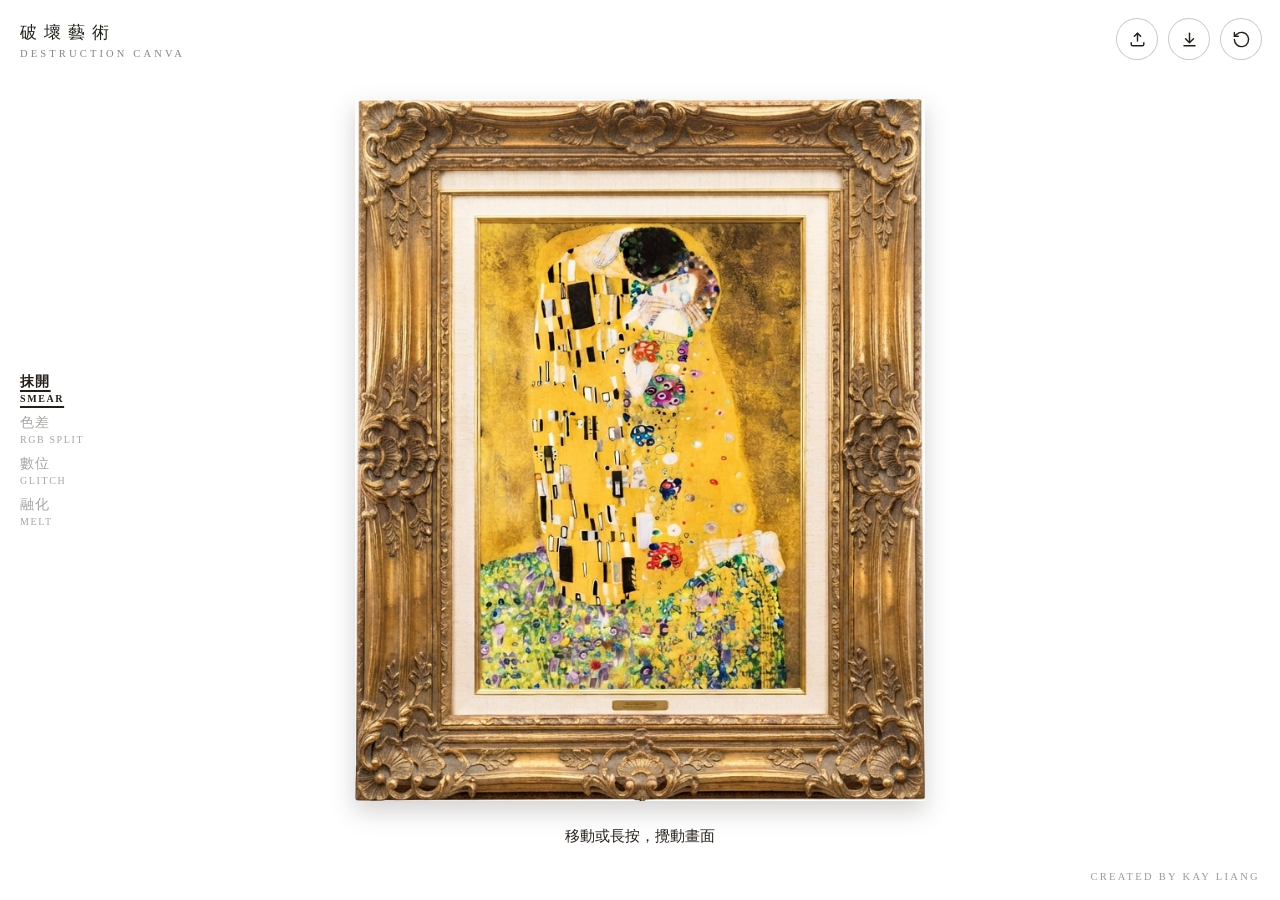
==== index.html @ 1fcdeec8 "feat: add smear effect with mix and swirl functionalities - Implemented mixPaint function for blendi" ====
<!DOCTYPE html>
<html lang="zh-Hant">
<head>
  <meta charset="UTF-8">
  <meta name="viewport" content="width=device-width, initial-scale=1.0, viewport-fit=cover">
  <title>破壞藝術 Destruction Canva</title>
  <link rel="stylesheet" href="src/styles/main.css">
</head>
<body>
  <canvas id="artwork" aria-label="可用滑鼠推動顏料的互動畫作"></canvas>
  <header class="brand" aria-label="破壞藝術 Destruction Canva">
    <span class="brand-zh">破壞藝術</span>
    <span class="brand-en">Destruction Canva</span>
  </header>
  <nav class="modes" aria-label="破壞手法切換">
    <button class="mode active" id="modeSmear" type="button" aria-pressed="true">抹開 <span>Smear</span></button>
    <button class="mode" id="modeRGBSplit" type="button" aria-pressed="false">色差 <span>RGB Split</span></button>
    <button class="mode" id="modeGlitch" type="button" aria-pressed="false">數位 <span>Glitch</span></button>
    <button class="mode" id="modeMelt" type="button" aria-pressed="false">融化 <span>Melt</span></button>
  </nav>
  <p class="hint" id="hint">移動或長按，攪動畫面</p>
  <input type="file" id="uploadInput" accept="image/*" hidden>
  <button class="upload" id="upload" type="button" aria-label="上傳圖片" title="上傳圖片（也可拖放或貼上）">
    <svg viewBox="0 0 24 24" aria-hidden="true">
      <path d="M12 14V4"></path>
      <path d="m8 8 4-4 4 4"></path>
      <path d="M4 16v2a2 2 0 0 0 2 2h12a2 2 0 0 0 2-2v-2"></path>
    </svg>
  </button>
  <button class="export" id="export" type="button" aria-label="匯出畫作" title="匯出畫作" aria-haspopup="menu" aria-expanded="false">
    <svg viewBox="0 0 24 24" aria-hidden="true">
      <path d="M12 4v11"></path>
      <path d="m7 11 5 5 5-5"></path>
      <path d="M5 20h14"></path>
    </svg>
  </button>
  <div class="export-menu" id="exportMenu" role="menu" aria-label="選擇匯出格式">
    <button type="button" role="menuitem" data-format="png">PNG <span>無損</span></button>
    <button type="button" role="menuitem" data-format="jpg">JPG <span>檔案較小</span></button>
  </div>
  <button class="reset" id="reset" type="button" aria-label="重置畫作" title="重置畫作">
    <svg viewBox="0 0 24 24" aria-hidden="true">
      <path d="M3 12a9 9 0 1 0 3-6.7L3 8"></path>
      <path d="M3 3v5h5"></path>
    </svg>
  </button>
  <div class="toast" id="toast" role="status" aria-live="polite"></div>
  <div class="drop-overlay" id="dropOverlay" aria-hidden="true">放開滑鼠，載入圖片</div>
  <footer class="credit" aria-hidden="true">Created by Kay Liang</footer>
  <span class="brush-cursor" id="brushCursor" aria-hidden="true"></span>

  <script type="module" src="src/js/main.js"></script>
</body>
</html>
---- src/styles/main.css ----
:root {
      color-scheme: light;
      --ink: #241f19;
      --line: rgba(36, 31, 25, 0.24);
    }

    * {
      box-sizing: border-box;
    }

    html,
    body {
      width: 100%;
      height: 100%;
      margin: 0;
      overflow: hidden;
      background: #fff;
    }

    body {
      font-family: Georgia, "Times New Roman", "Noto Serif TC", serif;
      color: var(--ink);
    }

    canvas {
      display: block;
      width: 100%;
      height: 100%;
      cursor: none;
      touch-action: none;
    }

    .hint {
      position: fixed;
      left: 50%;
      bottom: max(30px, env(safe-area-inset-bottom));
      z-index: 2;
      margin: 0;
      transform: translateX(-50%);
      font-size: 15px;
      letter-spacing: 0;
      white-space: nowrap;
      pointer-events: none;
      transition: opacity 700ms ease, transform 700ms ease;
    }

    .hint.hidden {
      opacity: 0;
      transform: translate(-50%, 10px);
    }

    .brand {
      position: fixed;
      top: max(21px, calc(env(safe-area-inset-top) + 3px));
      left: max(20px, env(safe-area-inset-left));
      z-index: 3;
      display: grid;
      gap: 4px;
      pointer-events: none;
      user-select: none;
    }

    .brand-zh {
      font-size: 17px;
      letter-spacing: 0.42em;
      white-space: nowrap;
    }

    .brand-en {
      font-size: 10.5px;
      letter-spacing: 0.3em;
      text-transform: uppercase;
      opacity: 0.55;
      white-space: nowrap;
    }

    @media (max-width: 619px) {
      .brand-zh {
        font-size: 15px;
      }

      .brand-en {
        font-size: 9.5px;
      }

      .mode {
        padding: 8px 9px;
        font-size: 12.5px;
      }

      .modes {
        left: max(12px, env(safe-area-inset-left));
      }

      .hint {
        bottom: calc(max(20px, env(safe-area-inset-bottom)) + 56px);
      }

      .credit {
        bottom: calc(max(20px, env(safe-area-inset-bottom)) + 58px);
        font-size: 9.5px;
      }
    }

    @media (min-width: 620px) {
      .hint {
        bottom: calc(max(20px, env(safe-area-inset-bottom)) + 34px);
      }

      .hint.hidden {
        transform: translate(-50%, 10px);
      }
    }

    .reset {
      position: fixed;
      top: max(18px, env(safe-area-inset-top));
      right: max(18px, env(safe-area-inset-right));
      z-index: 3;
      display: grid;
      width: 42px;
      height: 42px;
      padding: 0;
      place-items: center;
      color: var(--ink);
      background: rgba(255, 255, 255, 0.88);
      border: 1px solid var(--line);
      border-radius: 50%;
      cursor: pointer;
      backdrop-filter: blur(8px);
    }

    .reset:hover {
      background: #fff;
    }

    .reset:focus-visible {
      outline: 2px solid var(--ink);
      outline-offset: 3px;
    }

    .reset svg {
      width: 19px;
      height: 19px;
      fill: none;
      stroke: currentColor;
      stroke-linecap: round;
      stroke-linejoin: round;
      stroke-width: 1.8;
    }

    .export {
      position: fixed;
      top: max(18px, env(safe-area-inset-top));
      right: calc(max(18px, env(safe-area-inset-right)) + 52px);
      z-index: 3;
      display: grid;
      width: 42px;
      height: 42px;
      padding: 0;
      place-items: center;
      color: var(--ink);
      background: rgba(255, 255, 255, 0.88);
      border: 1px solid var(--line);
      border-radius: 50%;
      cursor: pointer;
      backdrop-filter: blur(8px);
    }

    .export:hover {
      background: #fff;
    }

    .export:focus-visible {
      outline: 2px solid var(--ink);
      outline-offset: 3px;
    }

    .export svg {
      width: 19px;
      height: 19px;
      fill: none;
      stroke: currentColor;
      stroke-linecap: round;
      stroke-linejoin: round;
      stroke-width: 1.8;
    }

    .upload {
      position: fixed;
      top: max(18px, env(safe-area-inset-top));
      right: calc(max(18px, env(safe-area-inset-right)) + 104px);
      z-index: 3;
      display: grid;
      width: 42px;
      height: 42px;
      padding: 0;
      place-items: center;
      color: var(--ink);
      background: rgba(255, 255, 255, 0.88);
      border: 1px solid var(--line);
      border-radius: 50%;
      cursor: pointer;
      backdrop-filter: blur(8px);
    }

    .upload:hover {
      background: #fff;
    }

    .upload:focus-visible {
      outline: 2px solid var(--ink);
      outline-offset: 3px;
    }

    .upload svg {
      width: 19px;
      height: 19px;
      fill: none;
      stroke: currentColor;
      stroke-linecap: round;
      stroke-linejoin: round;
      stroke-width: 1.8;
    }

    .drop-overlay {
      position: fixed;
      inset: 14px;
      z-index: 8;
      display: grid;
      place-items: center;
      color: var(--ink);
      font-size: 15px;
      letter-spacing: 0.14em;
      background: rgba(255, 255, 255, 0.72);
      border: 1.5px dashed rgba(36, 31, 25, 0.45);
      border-radius: 18px;
      backdrop-filter: blur(4px);
      opacity: 0;
      pointer-events: none;
      transition: opacity 180ms ease;
    }

    .drop-overlay.visible {
      opacity: 1;
    }

    .modes {
      position: fixed;
      top: 50%;
      left: max(20px, env(safe-area-inset-left));
      z-index: 3;
      display: flex;
      flex-direction: column;
      gap: 6px;
      padding: 0;
      background: none;
      border: 0;
      transform: translateY(-50%);
    }

    .mode {
      display: flex;
      flex-direction: column;
      align-items: flex-start;
      gap: 2px;
      padding: 2px 0;
      border: 0;
      background: none;
      font: inherit;
      font-size: 13.5px;
      letter-spacing: 0.1em;
      color: var(--ink);
      opacity: 0.4;
      cursor: pointer;
    }

    .mode span {
      font-size: 10px;
      letter-spacing: 0.16em;
      text-transform: uppercase;
    }

    .mode:hover {
      opacity: 0.85;
    }

    .mode.active {
      opacity: 1;
      font-weight: 700;
      text-decoration: underline;
      text-underline-offset: 4px;
      text-decoration-thickness: 1.5px;
    }

    .mode:focus-visible {
      outline: 2px solid var(--ink);
      outline-offset: 2px;
    }

    .export-menu {
      position: fixed;
      top: calc(max(18px, env(safe-area-inset-top)) + 52px);
      right: max(18px, env(safe-area-inset-right));
      z-index: 5;
      min-width: 148px;
      padding: 6px;
      background: rgba(255, 255, 255, 0.94);
      border: 1px solid var(--line);
      border-radius: 14px;
      box-shadow: 0 14px 32px rgba(35, 27, 18, 0.16);
      backdrop-filter: blur(8px);
      opacity: 0;
      visibility: hidden;
      transform: translateY(-6px);
      transition: opacity 200ms ease, transform 200ms ease, visibility 200ms;
    }

    .export-menu.open {
      opacity: 1;
      visibility: visible;
      transform: translateY(0);
    }

    .export-menu button {
      display: flex;
      width: 100%;
      align-items: center;
      justify-content: space-between;
      gap: 12px;
      padding: 9px 11px;
      border: 0;
      border-radius: 9px;
      background: none;
      font: inherit;
      font-size: 13px;
      letter-spacing: 0.06em;
      color: var(--ink);
      cursor: pointer;
    }

    .export-menu button span {
      font-size: 11px;
      opacity: 0.55;
    }

    .export-menu button:hover,
    .export-menu button:focus-visible {
      background: rgba(36, 31, 25, 0.07);
      outline: none;
    }

    .toast {
      position: fixed;
      left: 50%;
      bottom: calc(max(20px, env(safe-area-inset-bottom)) + 60px);
      z-index: 6;
      padding: 9px 18px;
      font-size: 13px;
      letter-spacing: 0.08em;
      color: var(--ink);
      background: rgba(255, 255, 255, 0.92);
      border: 1px solid var(--line);
      border-radius: 999px;
      box-shadow: 0 10px 26px rgba(35, 27, 18, 0.12);
      opacity: 0;
      transform: translate(-50%, 10px);
      pointer-events: none;
      transition: opacity 320ms ease, transform 320ms ease;
    }

    .toast.visible {
      opacity: 1;
      transform: translate(-50%, 0);
    }

    .brush-cursor {
      position: fixed;
      top: 0;
      left: 0;
      z-index: 4;
      width: clamp(52px, 8vw, 80px);
      height: clamp(52px, 8vw, 80px);
      border: 1px solid rgba(255, 255, 255, 0.86);
      border-radius: 50%;
      box-shadow: 0 0 0 1px rgba(36, 31, 25, 0.28);
      opacity: 0;
      pointer-events: none;
      transform: translate(-50%, -50%);
    }

    .brush-cursor.glitch {
      border-style: dashed;
      border-radius: 4px;
      width: 38px;
      height: 38px;
      border-color: rgba(36, 31, 25, 0.55);
    }

    .credit {
      position: fixed;
      right: max(20px, env(safe-area-inset-right));
      bottom: max(18px, env(safe-area-inset-bottom));
      z-index: 3;
      font-size: 10.5px;
      letter-spacing: 0.22em;
      text-transform: uppercase;
      color: var(--ink);
      opacity: 0.45;
      pointer-events: none;
      user-select: none;
      white-space: nowrap;
    }

    @media (pointer: coarse) {
      canvas,
      .brush-cursor {
        cursor: auto;
      }

      .brush-cursor {
        display: none;
      }
    }
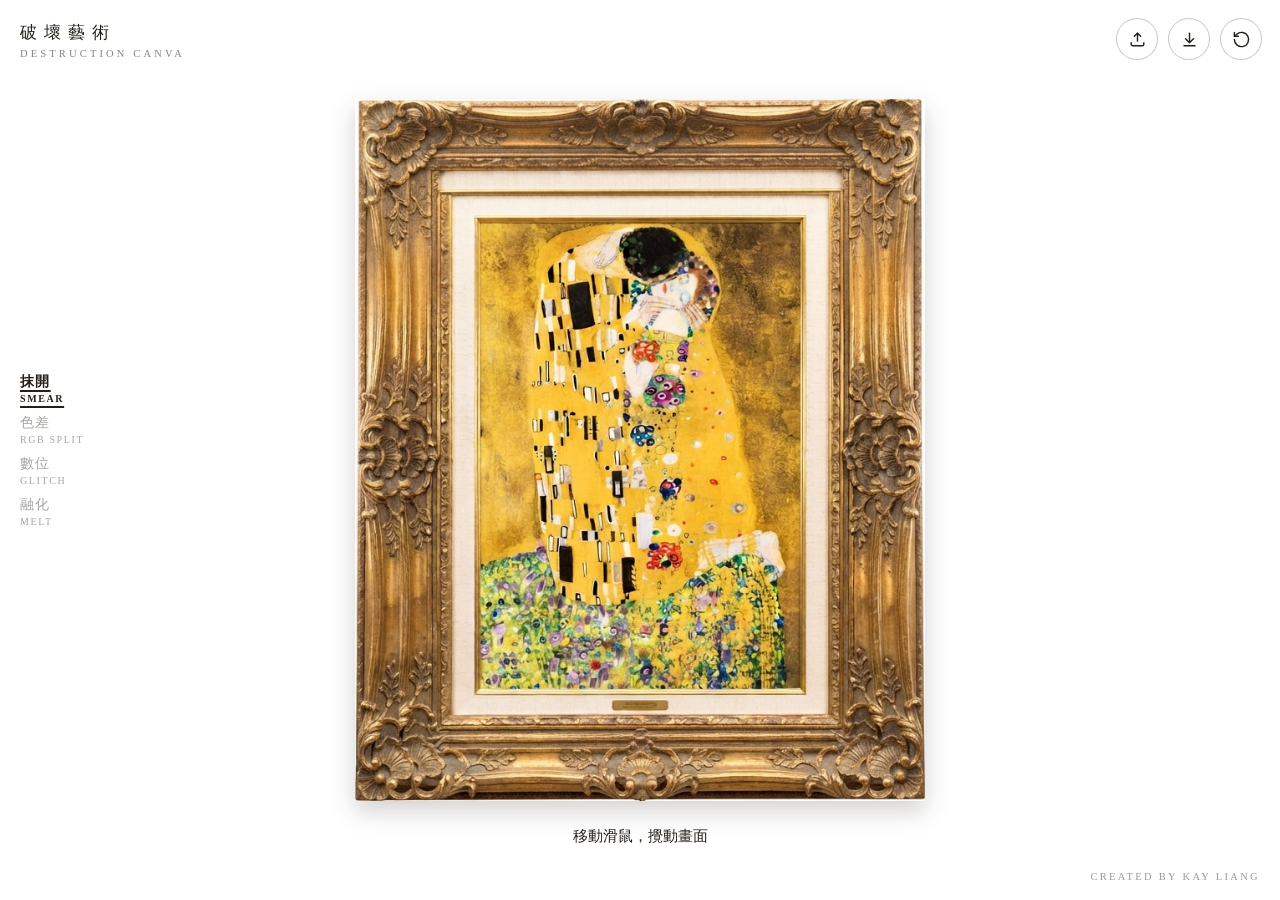
==== commit ca024c14: "feat: update melt effect to support trail drips and enhance interaction" ====
--- a/index.html
+++ b/index.html
@@ -18,7 +18,7 @@
     <button class="mode" id="modeGlitch" type="button" aria-pressed="false">數位 <span>Glitch</span></button>
     <button class="mode" id="modeMelt" type="button" aria-pressed="false">融化 <span>Melt</span></button>
   </nav>
-  <p class="hint" id="hint">移動或長按，攪動畫面</p>
+  <p class="hint" id="hint">移動滑鼠，攪動畫面</p>
   <input type="file" id="uploadInput" accept="image/*" hidden>
   <button class="upload" id="upload" type="button" aria-label="上傳圖片" title="上傳圖片（也可拖放或貼上）">
     <svg viewBox="0 0 24 24" aria-hidden="true">
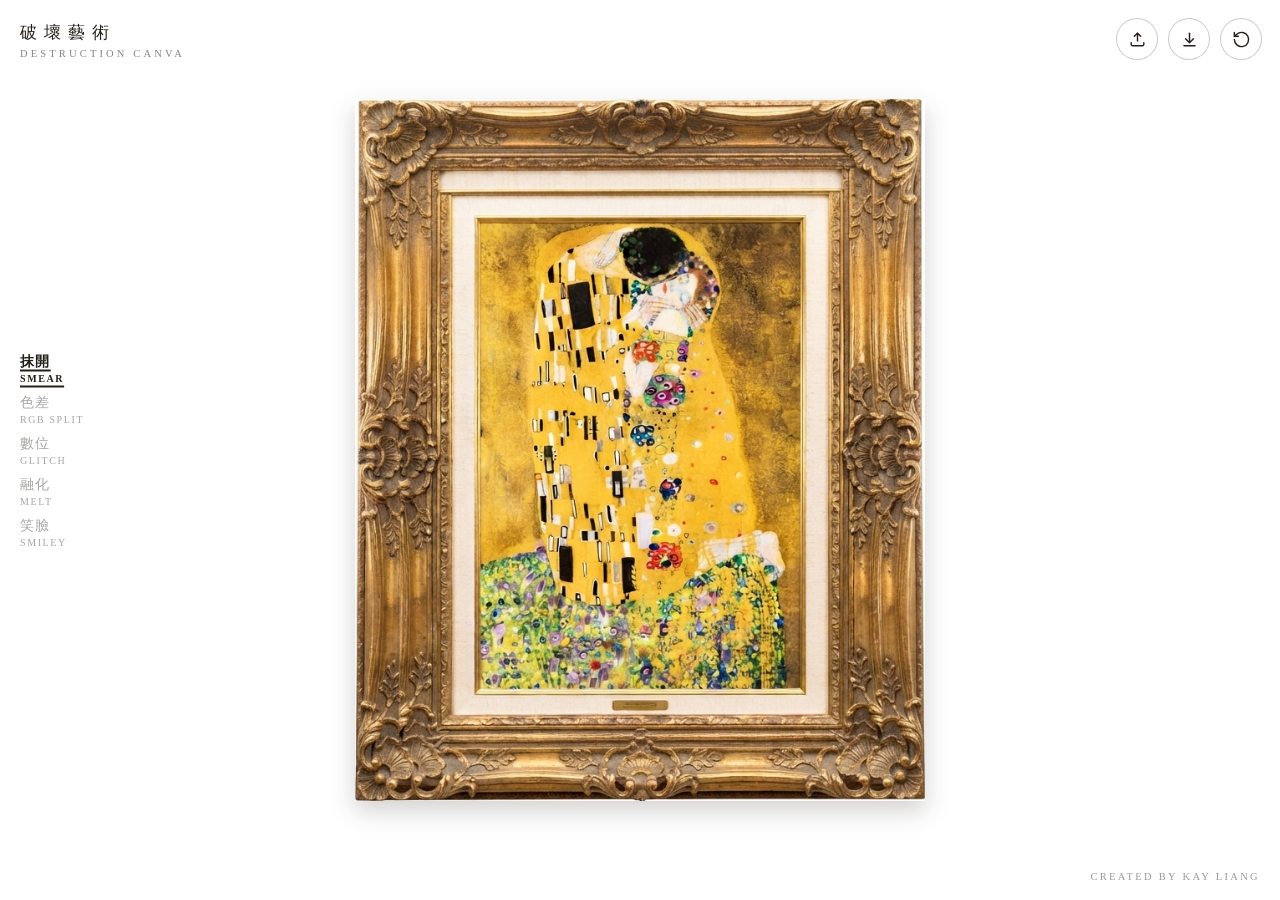
==== commit 60a47c18: "feat: add sticker mode to place random smiley stickers on canvas" ====
--- a/index.html
+++ b/index.html
@@ -17,6 +17,7 @@
     <button class="mode" id="modeRGBSplit" type="button" aria-pressed="false">色差 <span>RGB Split</span></button>
     <button class="mode" id="modeGlitch" type="button" aria-pressed="false">數位 <span>Glitch</span></button>
     <button class="mode" id="modeMelt" type="button" aria-pressed="false">融化 <span>Melt</span></button>
+    <button class="mode" id="modeSticker" type="button" aria-pressed="false">笑臉 <span>Smiley</span></button>
   </nav>
   <p class="hint" id="hint">移動滑鼠，攪動畫面</p>
   <input type="file" id="uploadInput" accept="image/*" hidden>
--- a/src/styles/main.css
+++ b/src/styles/main.css
@@ -33,7 +33,7 @@
     .hint {
       position: fixed;
       left: 50%;
-      bottom: max(30px, env(safe-area-inset-bottom));
+      bottom: max(18px, env(safe-area-inset-bottom));
       z-index: 2;
       margin: 0;
       transform: translateX(-50%);
@@ -93,7 +93,7 @@
       }
 
       .hint {
-        bottom: calc(max(20px, env(safe-area-inset-bottom)) + 56px);
+        bottom: calc(max(20px, env(safe-area-inset-bottom)) + 44px);
       }
 
       .credit {
@@ -104,7 +104,7 @@
 
     @media (min-width: 620px) {
       .hint {
-        bottom: calc(max(20px, env(safe-area-inset-bottom)) + 34px);
+        bottom: calc(max(20px, env(safe-area-inset-bottom)) + 22px);
       }
 
       .hint.hidden {
@@ -397,6 +397,16 @@
       border-color: rgba(36, 31, 25, 0.55);
     }
 
+    /* Melt 手法：水滴形游標（上尖下圓的泪滴輪廓，尖角朝上） */
+    .brush-cursor.drip {
+      width: 38px;
+      height: 38px;
+      border: 1.5px solid rgba(255, 255, 255, 0.9);
+      border-radius: 0 50% 50% 50%;
+      transform: translate(-50%, -58%) rotate(45deg);
+      box-shadow: 0 0 0 1px rgba(36, 31, 25, 0.28);
+    }
+
     .credit {
       position: fixed;
       right: max(20px, env(safe-area-inset-right));
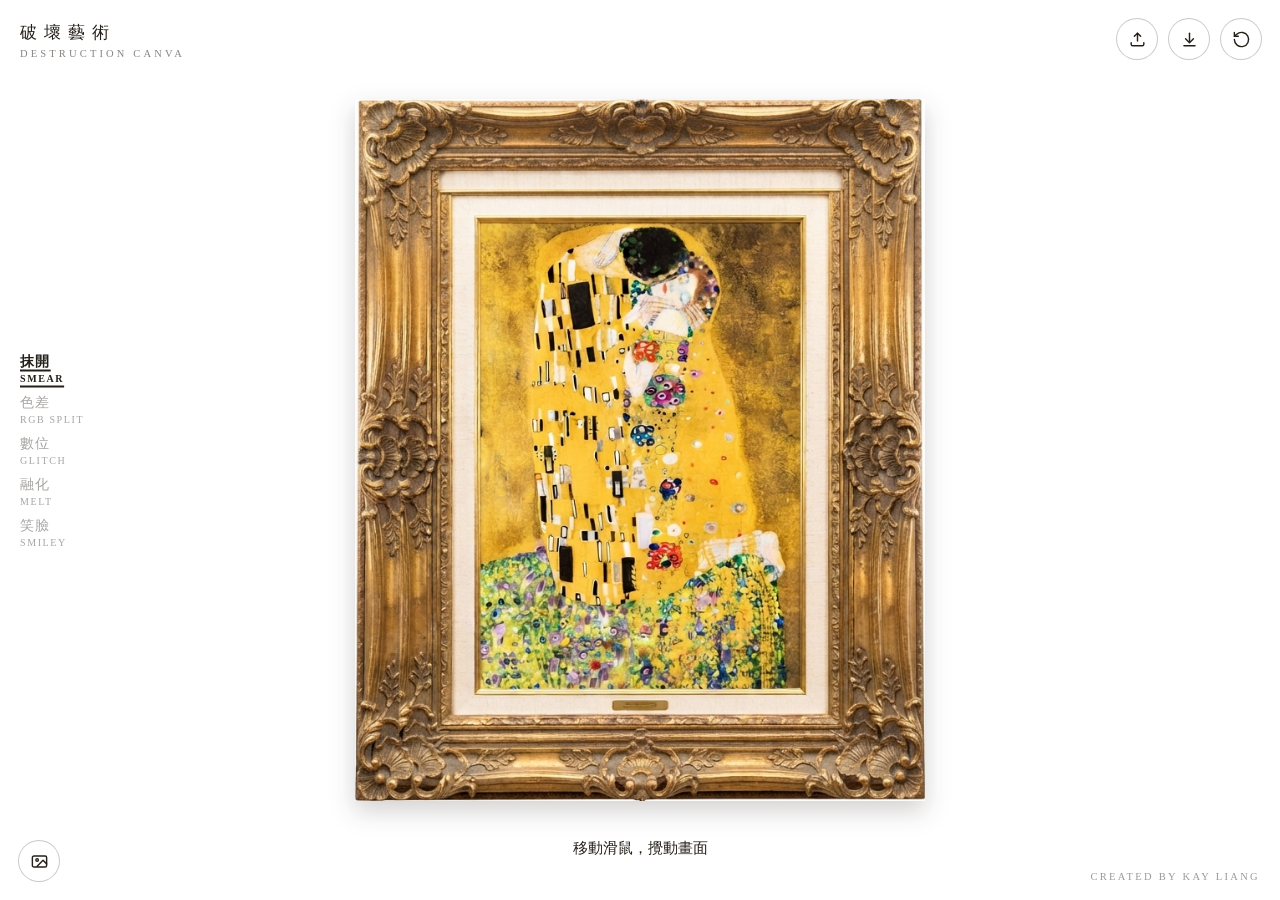
==== commit 7f3c81ac: "feat: add default artwork button and style for switching to default image" ====
--- a/index.html
+++ b/index.html
@@ -45,6 +45,13 @@
       <path d="M3 3v5h5"></path>
     </svg>
   </button>
+  <button class="default-art" id="defaultArt" type="button" aria-label="切換默認畫作" title="切換默認畫作">
+    <svg viewBox="0 0 24 24" aria-hidden="true">
+      <rect x="3" y="5" width="18" height="14" rx="2"></rect>
+      <circle cx="9" cy="10" r="1.6"></circle>
+      <path d="m21 15-4.5-4.5L9 18"></path>
+    </svg>
+  </button>
   <div class="toast" id="toast" role="status" aria-live="polite"></div>
   <div class="drop-overlay" id="dropOverlay" aria-hidden="true">放開滑鼠，載入圖片</div>
   <footer class="credit" aria-hidden="true">Created by Kay Liang</footer>
--- a/src/styles/main.css
+++ b/src/styles/main.css
@@ -214,6 +214,44 @@
     }
 
     .upload svg {
+      width: 19px;
+      height: 19px;
+      fill: none;
+      stroke: currentColor;
+      stroke-linecap: round;
+      stroke-linejoin: round;
+      stroke-width: 1.8;
+    }
+
+    /* 默認畫作切換：左下角圓形按鈕，樣式與右上工具列一致 */
+    .default-art {
+      position: fixed;
+      left: max(18px, env(safe-area-inset-left));
+      bottom: max(18px, env(safe-area-inset-bottom));
+      z-index: 3;
+      display: grid;
+      width: 42px;
+      height: 42px;
+      padding: 0;
+      place-items: center;
+      color: var(--ink);
+      background: rgba(255, 255, 255, 0.88);
+      border: 1px solid var(--line);
+      border-radius: 50%;
+      cursor: pointer;
+      backdrop-filter: blur(8px);
+    }
+
+    .default-art:hover {
+      background: #fff;
+    }
+
+    .default-art:focus-visible {
+      outline: 2px solid var(--ink);
+      outline-offset: 3px;
+    }
+
+    .default-art svg {
       width: 19px;
       height: 19px;
       fill: none;
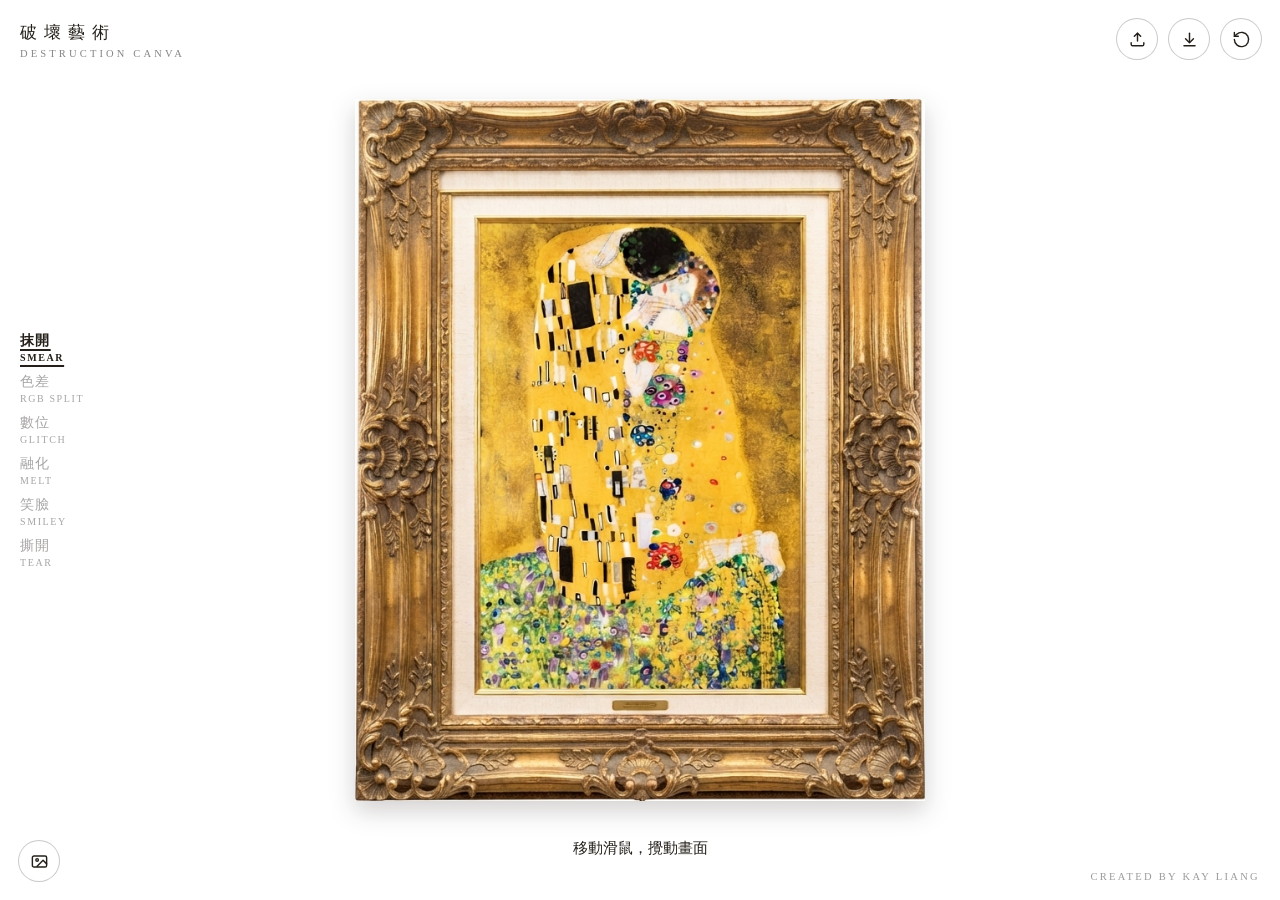
==== commit 3a8f7bd5: "Refactor code structure for improved readability and maintainability" ====
--- a/index.html
+++ b/index.html
@@ -18,6 +18,7 @@
     <button class="mode" id="modeGlitch" type="button" aria-pressed="false">數位 <span>Glitch</span></button>
     <button class="mode" id="modeMelt" type="button" aria-pressed="false">融化 <span>Melt</span></button>
     <button class="mode" id="modeSticker" type="button" aria-pressed="false">笑臉 <span>Smiley</span></button>
+    <button class="mode" id="modeTear" type="button" aria-pressed="false">撕開 <span>Tear</span></button>
   </nav>
   <p class="hint" id="hint">移動滑鼠，攪動畫面</p>
   <input type="file" id="uploadInput" accept="image/*" hidden>
--- a/src/styles/main.css
+++ b/src/styles/main.css
@@ -445,6 +445,18 @@
       box-shadow: 0 0 0 1px rgba(36, 31, 25, 0.28);
     }
 
+    /* Tear 手法：鋸齒狀撕紙游標 */
+    .brush-cursor.tear {
+      width: 34px;
+      height: 34px;
+      border: none;
+      border-radius: 0;
+      box-shadow: none;
+      background:
+        linear-gradient(135deg, transparent 46%, rgba(36, 31, 25, 0.65) 46%, rgba(36, 31, 25, 0.65) 54%, transparent 54%),
+        linear-gradient(45deg, transparent 46%, rgba(36, 31, 25, 0.65) 46%, rgba(36, 31, 25, 0.65) 54%, transparent 54%);
+    }
+
     .credit {
       position: fixed;
       right: max(20px, env(safe-area-inset-right));
